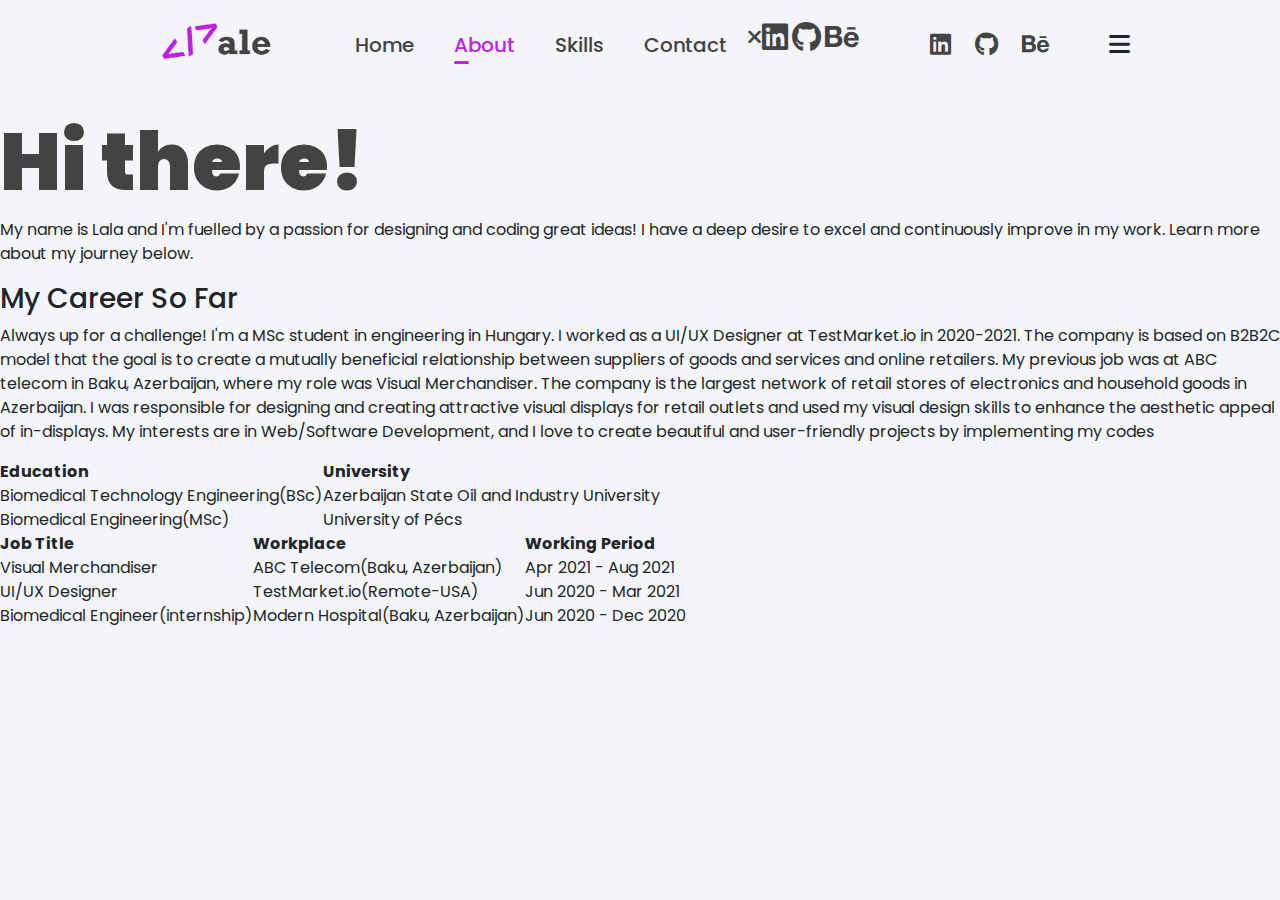
==== about.html @ 80ba7a2a "about page added" ====
<!DOCTYPE html>
<html lang="en">

<head>
    <meta charset="UTF-8">
    <meta http-equiv="X-UA-Compatible" content="IE=edge">
    <meta name="viewport" content="width=device-width, initial-scale=1.0">
    <link href="https://fonts.googleapis.com/css2?family=League+Spartan:wght@300;400;700&display=swap" rel="stylesheet">
    <link rel="stylesheet" href="https://cdnjs.cloudflare.com/ajax/libs/font-awesome/6.2.1/css/all.min.css" />
    <link rel="stylesheet" href="https://cdn.jsdelivr.net/npm/bootstrap@4.4.1/dist/css/bootstrap.min.css"
        integrity="sha384-Vkoo8x4CGsO3+Hhxv8T/Q5PaXtkKtu6ug5TOeNV6gBiFeWPGFN9MuhOf23Q9Ifjh" crossorigin="anonymous">
    <link rel="stylesheet" href="styles.css">
    <title>Lala's Portfolio</title>
</head>

<body>
    <section id="header">
        <a class="logo" href="index.html"><img src="image/logo.png" alt=""></a>
        <nav>
            <ul>
                <li><a href="index.html">Home</a></li>
                <li><a class="active" href="about.html">About</a></li>
                <li><a href="skills.html">Skills</a></li>
                <li><a href="contact.html">Contact</a></li>
                <a href="#" id="close"><i class="fa-solid fa-xmark"></i></a>
                <div class="links-mob">
                    <a href="https://www.linkedin.com/in/lala-jumayeva98/"><i
                            class="fa-brands fa-linkedin fa-xl"></i></a>
                    <a href="https://github.com/LalaJumayeva"><i class="fa-brands fa-github fa-xl"></i></a>
                    <a href="https://www.behance.net/lalacumayeva"><i class="fa-brands fa-behance fa-xl"></i></a>
                </div>

            </ul>
        </nav>
        <div class="links">
            <a href="https://www.linkedin.com/in/lala-jumayeva98/"><i class="fa-brands fa-linkedin fa-xl"></i></a>
            <a href="https://github.com/LalaJumayeva"><i class="fa-brands fa-github fa-xl"></i></a>
            <a href="https://www.behance.net/lalacumayeva"><i class="fa-brands fa-behance fa-xl"></i></a>
        </div>

        <div id="hamburger">
            <i class="fa-solid fa-bars fa-xl"></i>
        </div>
    </section>

    <section id="greeting">
        <div class="image">
            <img src="image/aboutlala.jpg" alt="">
        </div>
        <div class="texts">
            <h1>Hi there!</h1>
            <p>My name is Lala and I'm fuelled by a passion for designing and coding great ideas! I have a deep desire
                to excel and continuously
                improve in my work. Learn more about my journey below.</p>
        </div>
    </section>

    <section id="storyline">
        <div class="maintext">
            <h3>My Career So Far</h3>
            <p>Always up for a challenge! I'm a MSc student in engineering in Hungary. I worked as a UI/UX
                Designer at TestMarket.io in 2020-2021. The company is based on B2B2C model that the goal is to
                create a mutually beneficial relationship between suppliers of goods and services and online
                retailers. My previous job was at ABC telecom in Baku, Azerbaijan, where my role was Visual
                Merchandiser. The company is the largest network of retail stores of electronics and household goods
                in Azerbaijan. I was responsible for designing and creating attractive visual displays for retail
                outlets and used my visual design skills to enhance the aesthetic appeal of in-displays. My
                interests are in Web/Software Development, and I love to create beautiful and user-friendly projects
                by implementing my codes</p>
        </div>

        <div class="educationandexperience">
            <div class="education">

                <table id="edu">
                    <thead>
                        <tr>
                            <td><strong>Education</strong></td>
                            <td><strong>University</strong></td>
                        </tr>
                    </thead>
                    <tbody>
                        <tr>
                            <td>Biomedical Technology Engineering(BSc)</td>
                            <td>Azerbaijan State Oil and Industry University</td>
                        </tr>
                        <tr>
                            <td>Biomedical Engineering(MSc)</td>
                            <td>University of Pécs</td>
                        </tr>
                    </tbody>
                </table>
            </div>
            <div class="experience">
                <table id="exp">
                    <thead>
                        <tr>
                            <td><strong>Job Title</strong></td>
                            <td><strong>Workplace</strong></td>
                            <td><strong>Working Period</strong></td>
                        </tr>
                    </thead>
                    <tbody>
                        <tr>
                            <td>Visual Merchandiser</td>
                            <td>ABC Telecom(Baku, Azerbaijan)</td>
                            <td>Apr 2021 - Aug 2021</td>
                        </tr>
                        <tr>
                            <td>UI/UX Designer</td>
                            <td>TestMarket.io(Remote-USA)</td>
                            <td>Jun 2020 - Mar 2021</td>
                        </tr>
                        <tr>
                            <td>Biomedical Engineer(internship)</td>
                            <td>Modern Hospital(Baku, Azerbaijan)</td>
                            <td>Jun 2020 - Dec 2020</td>
                        </tr>
                    </tbody>
                </table>
            </div>
        </div>
    </section>

    <script src="https://cdn.jsdelivr.net/npm/typed.js@2.0.12"></script>
    <script src="index.js"></script>
</body>

</html>
---- styles.css ----
@import url('https://fonts.googleapis.com/css2?family=Poppins&display=swap');

* {
    margin: 0;
    padding: 0;
    box-sizing: border-box;
    font-family: 'poppins', sans-serif;
}

body {
    overflow: hidden;
    background-color: #f3f5f8;
    ;
}

/* header section */

#header {
    width: 100%;
    min-height: 10vh;
    padding: 5px 150px;
    display: flex;
    justify-content: space-between;
    align-items: center;
}

nav ul {
    display: flex;
    align-items: center;
    justify-content: center;
}

nav li {
    list-style: none;
    padding: 15px 20px 0px 20px;
    position: relative;
}

nav a {
    color: rgb(67, 67, 67);
    font-weight: 500;
    font-size: 20px;
    text-decoration: none;
}

nav li a:hover {
    color: rgb(190, 31, 229);
    transition: 0.3s ease;
    text-decoration: none;
}

li a.active {
    color: rgb(190, 31, 229);
}

nav a.active::after,
nav a:hover::after {
    content: "";
    width: 15%;
    height: 3px;
    border-radius: 5px;
    background-color: rgb(190, 31, 229);
    position: absolute;
    left: 20px;
    bottom: -4px;
}

#header .links a {
    color: rgb(67, 67, 67);
    padding-right: 5px;
    padding-left: 15px;

}

#header .links a:hover {
    color: rgb(190, 31, 229);
}

#header img {
    width: 130px;
    height: auto;
}

/* introduction section */

#intro {
    display: flex;
    justify-content: center;
    align-items: center;
    padding: 0 10%;
    overflow: hidden;
    height: calc(100vh-10vh);
    width: 100%;
}

#intro::before {
    position: absolute;
    content: '';
    height: 300px;
    width: 300px;
    border-radius: 50%;
    left: -10%;
    top: 40%;
    background: linear-gradient(45deg, rgba(116, 23, 208, 0.958), rgb(252, 168, 244));
    animation: bigcircle 2s linear infinite;
}

@keyframes bigcircle {
    50% {
        left: -11%;
        top: 41%
    }
}

#intro::after {
    position: absolute;
    content: '';
    height: 100px;
    width: 100px;
    border-radius: 50%;
    left: 30%;
    top: 15%;
    background: linear-gradient(45deg, rgba(116, 23, 208, 0.958), rgb(252, 168, 244));
    animation: lilcircle1 2s linear infinite;
}

@keyframes lilcircle1 {
    50%{
        left: 31%;
        top: 16%;
    }
}

.cols {
    width: 50%;
    z-index: 50;
}

.cols1::after {
    position: absolute;
    content: '';
    width: 150px;
    height: 150px;
    border-radius: 50%;
    bottom: -3%;
    right: -3%;
    background: linear-gradient(45deg, rgba(116, 23, 208, 0.958), rgb(252, 168, 244));
    animation: lilcircle2 2s linear infinite;
}

@keyframes lilcircle2{
    50%{
        right: -2%;
        bottom: -2%
    }
}

.topline {
    display: block;
    position: relative;
    font-size: 35px;
    letter-spacing: 5px;
    color: rgb(67, 67, 67);
}

.topline::after {
    position: absolute;
    content: '';
    height: 4px;
    width: 45px;
    bottom: 10px;
    background-color: rgb(190, 31, 229);
    ;
}

h1 {
    display: block;
    font-size: 5em;
    font-weight: 900;
    color: rgb(67, 67, 67);
}

.multitext {
    color: rgb(190, 31, 229);
    text-transform: capitalize;
}

.btns {
    display: flex;
    justify-content: center;
    align-items: center;
}

.btns button {
    margin-right: 15px;
    box-shadow: 0 17px 10px rgba(0, 0, 0, 0.4);
}

.imgbox {
    position: relative;
    height: 100%;
    width: 100%;
}

.imgbox img {
    position: relative;
    height: 100%;
    width: calc(130% - 10vh);
    top: -50px;
    right: 50px;
    animation: animateUser 5s linear infinite;
}

@keyframes animateUser {
    50% {
        right: 30px;
        top: -60px;
    }
}

#splash {
    position: absolute;
    top: 50%;
    left: 60%;
    transform: translate(-50%, -50%) rotate(-30deg);
    width: 130%;
    height: auto;
    filter: saturate(200%);
    animation: animate 4s linear infinite;
}

@keyframes animate {
    50% {
        top: 47%;
        left: 63%;
        width: 135%;
    }
}
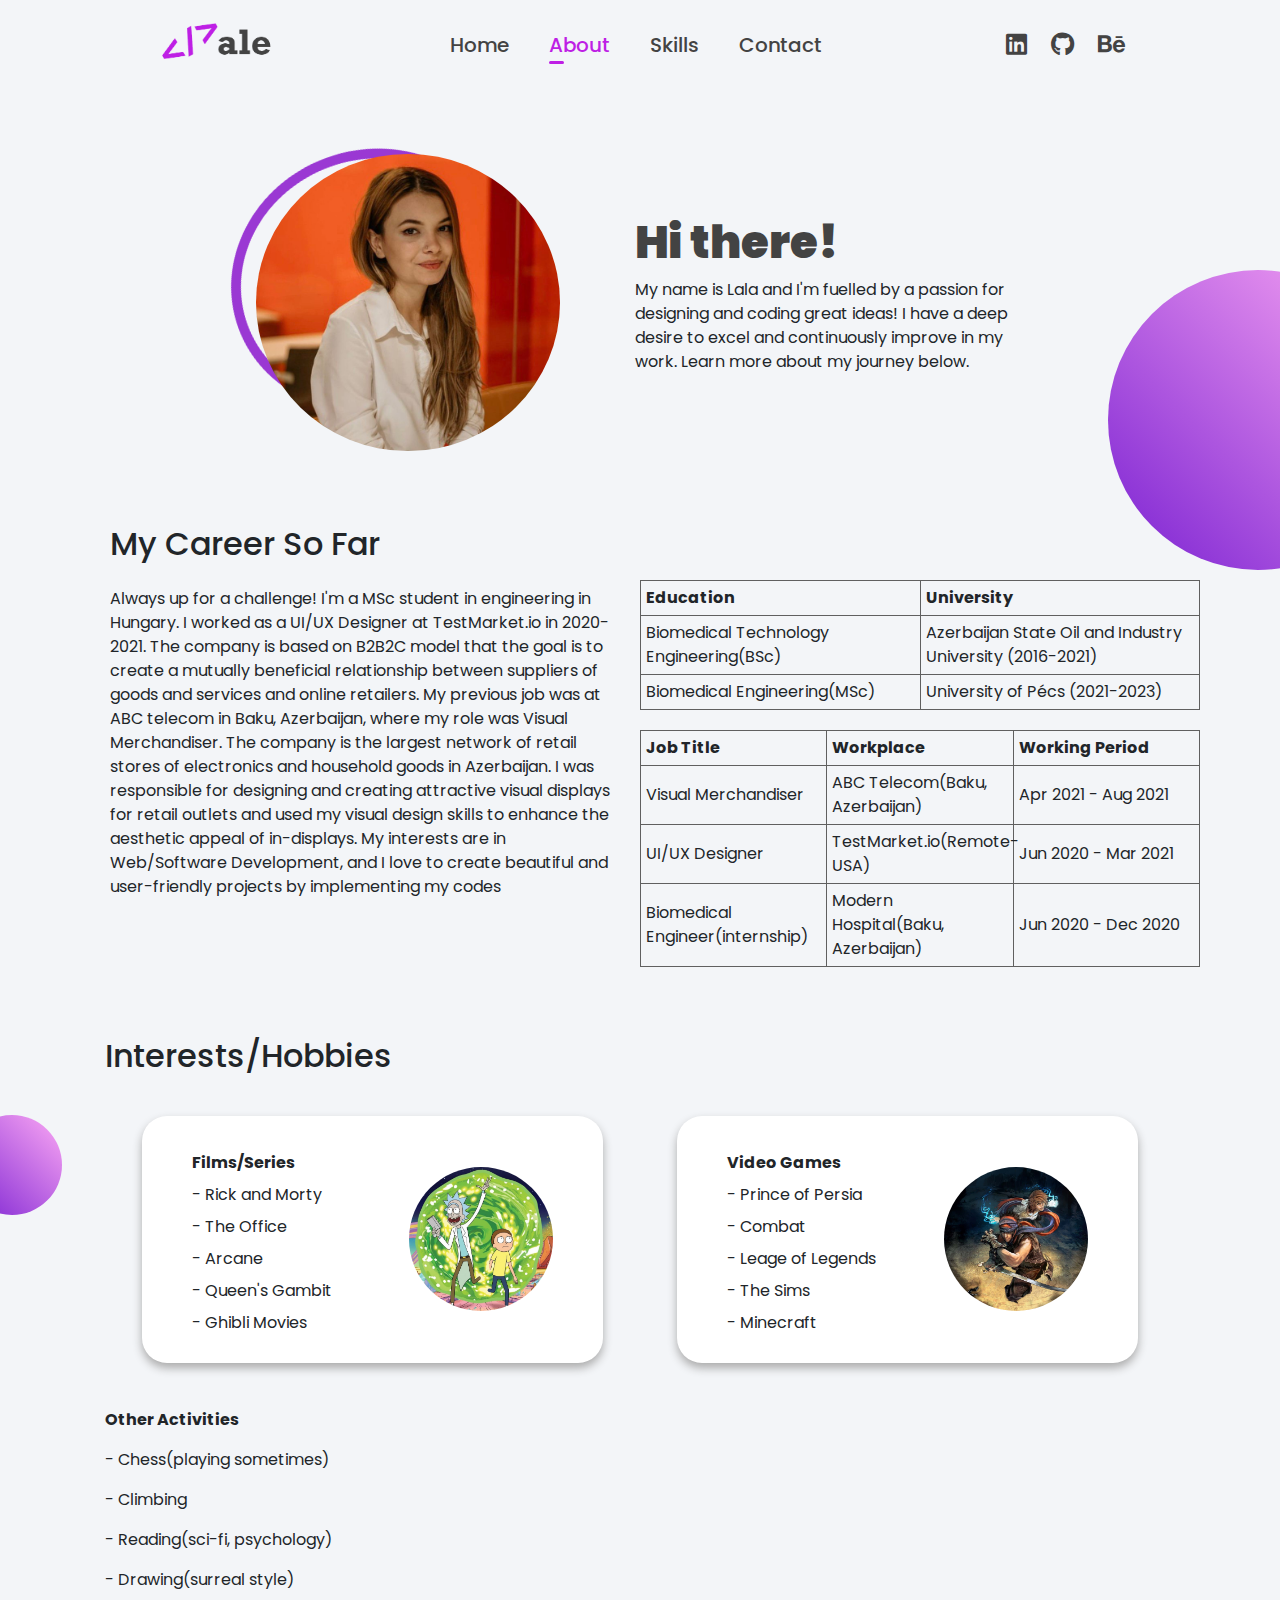
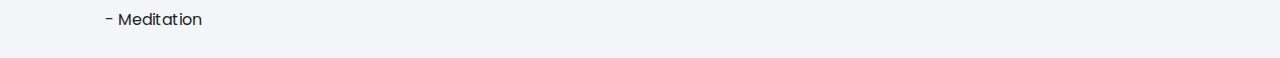
==== commit 224f1a10: "last update" ====
--- a/about.html
+++ b/about.html
@@ -12,6 +12,11 @@
     <link rel="stylesheet" href="styles.css">
     <title>Lala's Portfolio</title>
 </head>
+<style>
+    body {
+        overflow-x: hidden;
+    }
+</style>
 
 <body>
     <section id="header">
@@ -44,8 +49,9 @@
     </section>
 
     <section id="greeting">
+        <img id="colorsplash" src="image/Ellipse 1.png">
         <div class="image">
-            <img src="image/aboutlala.jpg" alt="">
+            <img id="myphoto" src="image/aboutlala.jpg" alt="">
         </div>
         <div class="texts">
             <h1>Hi there!</h1>
@@ -57,7 +63,7 @@
 
     <section id="storyline">
         <div class="maintext">
-            <h3>My Career So Far</h3>
+            <h2>My Career So Far</h2>
             <p>Always up for a challenge! I'm a MSc student in engineering in Hungary. I worked as a UI/UX
                 Designer at TestMarket.io in 2020-2021. The company is based on B2B2C model that the goal is to
                 create a mutually beneficial relationship between suppliers of goods and services and online
@@ -82,11 +88,11 @@
                     <tbody>
                         <tr>
                             <td>Biomedical Technology Engineering(BSc)</td>
-                            <td>Azerbaijan State Oil and Industry University</td>
+                            <td>Azerbaijan State Oil and Industry University (2016-2021)</td>
                         </tr>
                         <tr>
                             <td>Biomedical Engineering(MSc)</td>
-                            <td>University of Pécs</td>
+                            <td>University of Pécs (2021-2023)</td>
                         </tr>
                     </tbody>
                 </table>
@@ -122,8 +128,44 @@
         </div>
     </section>
 
-    <script src="https://cdn.jsdelivr.net/npm/typed.js@2.0.12"></script>
+    <section id="hobbies">
+        <h2>Interests/Hobbies</h2>
+        <div class="hobby">
+            <div class="container">
+                <div class="list">
+                    <p><strong>Films/Series</strong></p>
+                    <p>- Rick and Morty</p>
+                    <p>- The Office</p>
+                    <p>- Arcane</p>
+                    <p>- Queen's Gambit</p>
+                    <p>- Ghibli Movies</p>
+                </div>
+                <img src="image/rickandmorty.jpg">
+            </div>
+            <div class="container">
+                <div class="list">
+                    <p><strong>Video Games</strong></p>
+                    <p>- Prince of Persia</p>
+                    <p>- Combat</p>
+                    <p>- Leage of Legends</p>
+                    <p>- The Sims</p>
+                    <p>- Minecraft</p>
+                </div>
+                <img src="image/princeofpersia.jpg">
+            </div>
+        </div>
+        <div class="container-2">
+            <div class="list">
+                <p><strong>Other Activities</strong></p>
+                <p>- Chess(playing sometimes)</p>
+                <p>- Climbing</p>
+                <p>- Reading(sci-fi, psychology)</p>
+                <p>- Drawing(surreal style)</p>
+                <p>- Meditation</p>
+            </div>
+        </div>
+    </section>
     <script src="index.js"></script>
 </body>
 
-</html>+</html>
--- a/styles.css
+++ b/styles.css
@@ -8,9 +8,7 @@
 }
 
 body {
-    overflow: hidden;
     background-color: #f3f5f8;
-    ;
 }
 
 /* header section */
@@ -22,6 +20,14 @@
     display: flex;
     justify-content: space-between;
     align-items: center;
+}
+
+#close {
+    display: none;
+}
+
+.links-mob {
+    display: none;
 }
 
 nav ul {
@@ -81,6 +87,10 @@
     height: auto;
 }
 
+#hamburger {
+    display: none;
+}
+
 /* introduction section */
 
 #intro {
@@ -94,6 +104,7 @@
 }
 
 #intro::before {
+    z-index: 0;
     position: absolute;
     content: '';
     height: 300px;
@@ -113,6 +124,7 @@
 }
 
 #intro::after {
+    z-index: 0;
     position: absolute;
     content: '';
     height: 100px;
@@ -125,7 +137,7 @@
 }
 
 @keyframes lilcircle1 {
-    50%{
+    50% {
         left: 31%;
         top: 16%;
     }
@@ -137,6 +149,7 @@
 }
 
 .cols1::after {
+    z-index: 0;
     position: absolute;
     content: '';
     width: 150px;
@@ -148,8 +161,8 @@
     animation: lilcircle2 2s linear infinite;
 }
 
-@keyframes lilcircle2{
-    50%{
+@keyframes lilcircle2 {
+    50% {
         right: -2%;
         bottom: -2%
     }
@@ -236,3 +249,436 @@
         width: 135%;
     }
 }
+
+
+/* about page */
+
+#greeting {
+    display: flex;
+    align-items: center;
+    justify-content: center;
+    padding: 5% 20%;
+}
+
+#greeting::after {
+    content: '';
+    width: 300px;
+    height: 300px;
+    border-radius: 50%;
+    z-index: -1;
+    position: absolute;
+    right: -10%;
+    top: 30%;
+    background: linear-gradient(45deg, rgba(116, 23, 208, 0.958), rgb(252, 168, 244));
+    animation: circle1 2s linear infinite;
+}
+
+@keyframes circle1 {
+    50% {
+        right: -11%;
+        top: 32%;
+    }
+}
+
+#greeting .image {
+    position: relative;
+}
+
+#greeting #myphoto{
+    width: 80%;
+    border-radius: 50%;
+}
+
+#greeting #colorsplash {
+    position: absolute;
+    z-index: 0;
+    width: 22%;
+    top: 150px;
+    left: 230px;
+    height: auto;
+    transform: rotate(-20deg);
+    animation: colorobject 2.5s linear infinite;
+}
+
+@keyframes colorobject {
+    50% {
+        top:135px;
+        opacity: 0.5;
+        left:235px;
+    }
+}
+
+
+#greeting .texts {
+    width: 100%;
+}
+
+#greeting .texts h1 {
+    font-size: 45px;
+}
+
+/* storyline section */
+
+#storyline {
+    display: flex;
+    flex-direction: row;
+    align-items: flex-start;
+    padding: 10px 80px;
+}
+
+#storyline::after {
+    content: '';
+    width: 100px;
+    height: 100px;
+    border-radius: 50%;
+    z-index: -1;
+    position: absolute;
+    left: -3%;
+    bottom: -35%;
+    background: linear-gradient(45deg, rgba(116, 23, 208, 0.958), rgb(252, 168, 244));
+    animation: circle2 2s linear infinite;
+}
+
+@keyframes circle2 {
+    50% {
+        left: -2%;
+        bottom: -36%;
+    }
+}
+
+.maintext {
+    width: 50%;
+    padding: 0px 30px;
+}
+
+.maintext h2 {
+    padding-bottom: 5px;
+}
+
+.maintext p {
+    padding-top: 10px;
+}
+
+#storyline .educationandexperience {
+    width: 50%;
+}
+
+#storyline table {
+    width: 100%;
+    border-collapse: collapse;
+    table-layout: fixed;
+    margin-bottom: 20px;
+    border: 1px solid #383838;
+}
+
+#storyline table tr {
+    border: 1px solid #606060;
+}
+
+#storyline table td {
+    padding: 5px 5px;
+    border: 1px solid #606060;
+}
+
+.education {
+    padding-top: 55px;
+}
+
+#hobbies .container{
+    display: flex;
+    justify-content: space-between;
+    align-items: center;
+    width: 43%;
+    background-color: white;
+    padding: 20px 50px;
+    border-radius: 25px;
+    margin-bottom: 30px;
+    box-shadow: 0px 5px 10px rgb(171, 171, 171);
+}
+
+#hobbies .container p{
+    margin-bottom: 0.5rem;
+}
+
+#hobbies .list{
+    padding-top: 15px;
+    padding-bottom: 0px;
+}
+
+#hobbies .container img{
+    width: 40%;
+    border-radius: 50%;
+}
+
+#hobbies{
+    padding: 10px 105px;
+    display: flex;
+    flex-direction: column;
+}
+
+#hobbies h2{
+    margin-top: 30px;
+    margin-bottom: 40px;
+}
+
+#hobbies .hobby{
+    display: flex;
+    justify-content: space-around;
+    flex-wrap: wrap;
+}
+
+
+
+
+
+
+
+/* Skills page */
+
+#skills {
+    display: flex;
+    flex-direction: column;
+    justify-content: center;
+    align-items: center;
+    padding-top: 90px;
+
+}
+
+#skills::after {
+    position: absolute;
+    content: '';
+    z-index: -1;
+    width: 300px;
+    height: 300px;
+    border-radius: 50%;
+    left: -5%;
+    bottom:-5%;
+    background: linear-gradient(45deg, rgba(116, 23, 208, 0.958), rgb(252, 168, 244));
+
+}
+
+#skills::before {
+    position: absolute;
+    content: '';
+    z-index: -1;
+    width: 200px;
+    height: 200px;
+    border-radius: 50%;
+    right: -1%;
+    top:15%;
+    background: linear-gradient(45deg, rgba(116, 23, 208, 0.958), rgb(252, 168, 244));
+
+}
+
+#skills button {
+    position: absolute;
+    bottom: 25px;
+    box-shadow: 0px 15px 5px rgb(139, 139, 139);
+    animation: buttonn 2s linear infinite;
+}
+
+@keyframes buttonn {
+    50% {
+        box-shadow: 0px 15px 5px rgb(201, 201, 201);
+    }
+}
+
+#skills .shadow {
+    position: absolute;
+    z-index: -1;
+    width: 47%;
+    height: 420px;
+    background-color: #b37ceaf4;
+    border-radius: 30px;
+    transform: rotate(8deg);
+    animation: shadow 2s linear infinite;
+}
+
+@keyframes shadow {
+    50% {
+        transform: rotate(12deg);
+    }
+}
+
+#skills .keyskills {
+    background-color: rgb(255, 255, 255);
+    padding: 40px 40px 40px 60px;
+    border-radius: 30px;
+    width: 45%;
+}
+
+#skills table {
+    width: 100%;
+    border-collapse: collapse;
+    table-layout: fixed;
+}
+
+#skills table thead td {
+    font-size: 20px;
+}
+
+#skills table td {
+    padding: 15px 0;
+}
+
+/* media query */
+
+@media (max-width: 570px) {
+
+    #header {
+        padding: 0px 20px;
+        /* align-items: flex-start; */
+
+    }
+
+    #header .links {
+        display: none;
+    }
+
+    nav ul {
+        flex-direction: column;
+        align-items: flex-start;
+        justify-content: flex-start;
+        position: fixed;
+        z-index: 75;
+        top: 0px;
+        right: -400px;
+        width: 200px;
+        border-radius: 0 0 0 15px;
+        background-color: #f3f5f8;
+        box-shadow: 0px 5px 70px rgb(222, 218, 218);
+        padding: 10px 0 40px 10px;
+        transition: 0.3s;
+    }
+
+    nav ul li {
+        top: 20px;
+    }
+
+    nav ul.active {
+        right: 0px;
+    }
+
+    #header .links-mob {
+        display: flex;
+        justify-content: space-between;
+        align-items: flex-start;
+        padding: 30px 0px 0px 20px;
+    }
+
+    #header .links-mob a {
+        padding-right: 15px;
+    }
+
+    #header .links-mob a:hover {
+        color: rgb(190, 31, 229);
+    }
+
+    #hamburger {
+        display: flex;
+        align-items: center;
+        color: #494949;
+    }
+
+    #close {
+        display: flex;
+        position: absolute;
+        top: 20px;
+        right: 20px;
+        color: #494949;
+    }
+
+
+    #intro {
+        flex-direction: column;
+        padding: 20px;
+    }
+
+    .cols {
+        width: 100%;
+    }
+
+    .cols0 {
+        z-index: 60;
+    }
+
+    .cols1 {
+        margin-top: 15px;
+    }
+
+    #intro h1 {
+        width: 60%;
+    }
+
+    .cols img {
+        z-index: 5;
+    }
+
+    .cols1::after {
+        display: none;
+    }
+
+    #intro::after {
+        animation: none;
+    }
+
+    .imgbox img {
+        animation: none;
+        top: 40px;
+    }
+
+
+    #splash {
+        transform: translate(-50%, -50%) rotate(-20deg);
+        width: 100%;
+        animation: animate 2s linear infinite;
+    }
+
+    @keyframes animate {
+        50% {
+            width: 145%;
+        }
+    }
+
+    /* about page */
+
+    #greeting {
+        display: flex;
+        flex-direction: column;
+    }
+
+    #greeting .image {
+        display: flex;
+        justify-content: center;
+        padding-bottom: 30px;
+    }
+
+    #storyline {
+        flex-direction: column;
+        padding: 10px 10px;
+    }
+
+    #greeting::after {
+        display: none;
+    }
+
+    .maintext {
+        width: 100%;
+    }
+
+    #storyline .educationandexperience {
+        width: 100%;
+        overflow-x: auto;
+    }
+
+    #storyline table {
+        width: 200%;
+    }
+
+    #greeting #colorsplash {
+        top: 80px;
+        width: 40%;
+        left: 70px;
+        animation: none;
+    }
+}
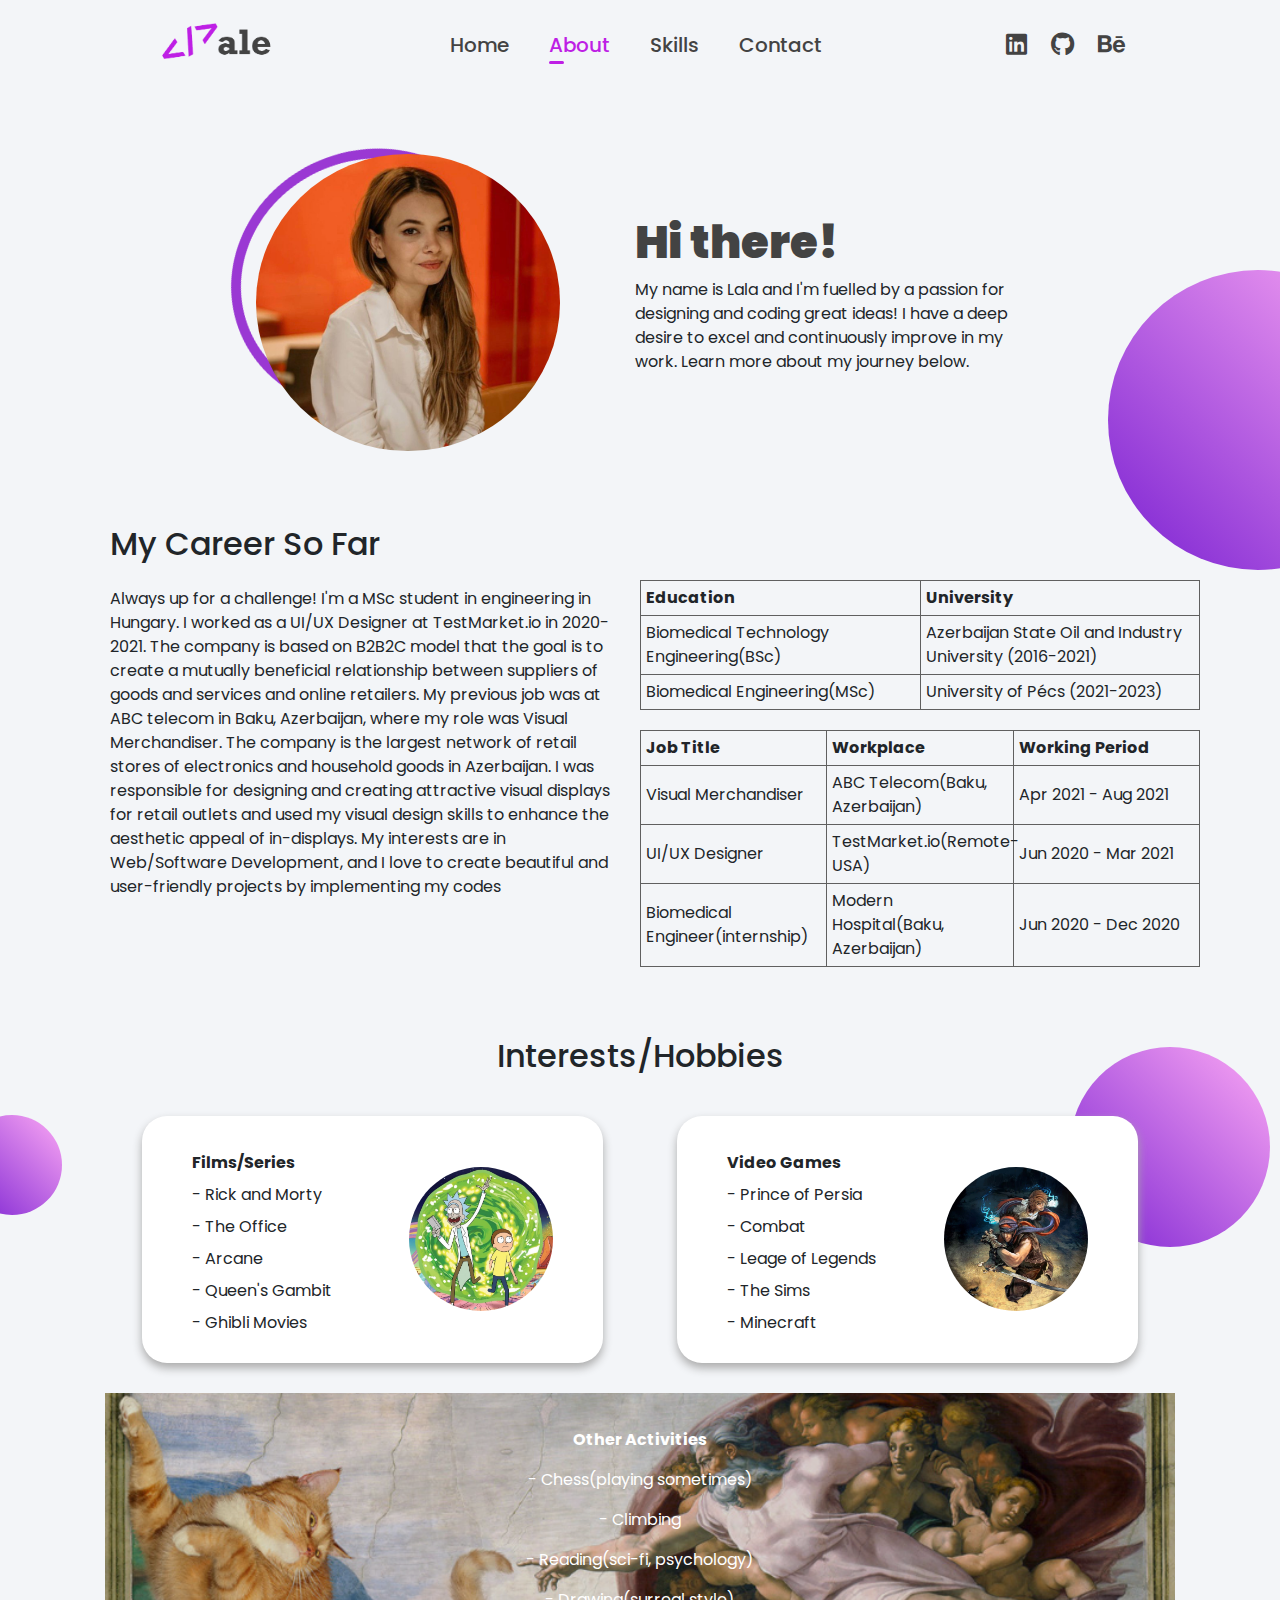
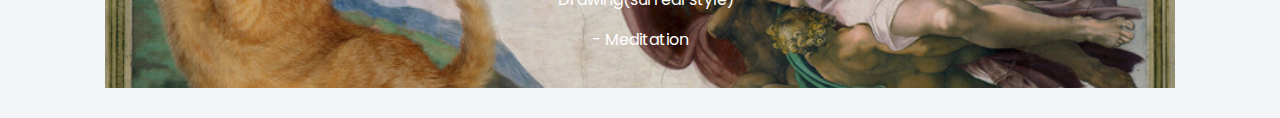
==== commit 05da5f54: "media query added" ====
--- a/about.html
+++ b/about.html
@@ -15,6 +15,13 @@
 <style>
     body {
         overflow-x: hidden;
+    }
+
+
+    @media (min-width:570px) and (max-width: 950px) {
+        body {
+            overflow-x: hidden;
+        }
     }
 </style>
 
--- a/styles.css
+++ b/styles.css
@@ -284,7 +284,7 @@
     position: relative;
 }
 
-#greeting #myphoto{
+#greeting #myphoto {
     width: 80%;
     border-radius: 50%;
 }
@@ -302,9 +302,9 @@
 
 @keyframes colorobject {
     50% {
-        top:135px;
+        top: 135px;
         opacity: 0.5;
-        left:235px;
+        left: 235px;
     }
 }
 
@@ -384,7 +384,36 @@
     padding-top: 55px;
 }
 
-#hobbies .container{
+/* hobbies section */
+
+#hobbies {
+    position: relative;
+    padding: 10px 105px;
+    display: flex;
+    flex-direction: column;
+}
+
+#hobbies::after {
+    z-index: -1;
+    position: absolute;
+    content: '';
+    width: 200px;
+    height: 200px;
+    border-radius: 50%;
+    background: linear-gradient(45deg, rgba(116, 23, 208, 0.958), rgb(252, 168, 244));
+    right: 10px;
+    top: 50px;
+    animation: ball 3s linear infinite;
+}
+
+@keyframes ball {
+    50% {
+        right: 15px;
+        top: 80px;
+    }
+}
+
+#hobbies .container {
     display: flex;
     justify-content: space-between;
     align-items: center;
@@ -396,41 +425,47 @@
     box-shadow: 0px 5px 10px rgb(171, 171, 171);
 }
 
-#hobbies .container p{
+#hobbies .container p {
     margin-bottom: 0.5rem;
 }
 
-#hobbies .list{
+
+#hobbies .container-2 {
+    width: 100%;
+    padding: 20px 250px;
+    justify-content: center;
+    display: flex;
+    text-align: center;
+    background-image: url(image/catto.png);
+    background-position: top 20% right 0;
+    background-repeat: no-repeat;
+    background-size: cover;
+    color: white;
+    margin-bottom: 20px;
+
+}
+
+#hobbies .list {
     padding-top: 15px;
     padding-bottom: 0px;
 }
 
-#hobbies .container img{
+#hobbies .container img {
     width: 40%;
     border-radius: 50%;
 }
 
-#hobbies{
-    padding: 10px 105px;
-    display: flex;
-    flex-direction: column;
-}
-
-#hobbies h2{
+#hobbies h2 {
     margin-top: 30px;
     margin-bottom: 40px;
-}
-
-#hobbies .hobby{
+    text-align: center;
+}
+
+#hobbies .hobby {
     display: flex;
     justify-content: space-around;
     flex-wrap: wrap;
 }
-
-
-
-
-
 
 
 /* Skills page */
@@ -452,7 +487,7 @@
     height: 300px;
     border-radius: 50%;
     left: -5%;
-    bottom:-5%;
+    bottom: -5%;
     background: linear-gradient(45deg, rgba(116, 23, 208, 0.958), rgb(252, 168, 244));
 
 }
@@ -465,21 +500,15 @@
     height: 200px;
     border-radius: 50%;
     right: -1%;
-    top:15%;
+    top: 15%;
     background: linear-gradient(45deg, rgba(116, 23, 208, 0.958), rgb(252, 168, 244));
 
 }
 
-#skills button {
-    position: absolute;
-    bottom: 25px;
-    box-shadow: 0px 15px 5px rgb(139, 139, 139);
-    animation: buttonn 2s linear infinite;
-}
 
 @keyframes buttonn {
     50% {
-        box-shadow: 0px 15px 5px rgb(201, 201, 201);
+        box-shadow: 0px 15px 5px rgba(139, 139, 139, 0.57);
     }
 }
 
@@ -519,6 +548,148 @@
 
 #skills table td {
     padding: 15px 0;
+}
+
+
+/* contact me page */
+
+#sendemail {
+    position: relative;
+    display: flex;
+    flex-direction: column;
+    justify-content: space-between;
+    align-items: flex-end;
+    height: 85vh;
+    padding: 30px 150px;
+}
+
+#sendemail::before {
+    position: absolute;
+    z-index: -1;
+    content: '';
+    width: 80px;
+    height: 80px;
+    background: linear-gradient(45deg, rgba(116, 23, 208, 0.958), rgb(252, 168, 244));
+    border-radius: 50%;
+    right: 40%;
+    top: 5%;
+    transform: rotate(-40deg);
+    animation: behindcat 2s linear infinite;
+}
+
+@keyframes behindcat {
+    50% {
+        transform: rotate(-50deg);
+        right: 38%;
+        top: 6%;
+    }
+}
+
+#sendemail::after {
+    position: absolute;
+    z-index: -1;
+    content: '';
+    width: 150px;
+    height: 150px;
+    background: linear-gradient(45deg, rgba(116, 23, 208, 0.958), rgb(252, 168, 244));
+    border-radius: 50%;
+    left: 10px;
+    bottom: 190px;
+    animation: mailcircle 3s linear infinite;
+}
+
+@keyframes mailcircle {
+    50% {
+        left: 0px;
+        bottom: 180px;
+    }
+}
+
+.emailform {
+    display: flex;
+    flex-direction: row;
+    justify-content: space-between;
+    align-items: center;
+}
+
+#sendemail .email {
+    width: 50%;
+}
+
+#sendemail .contactimage {
+    width: 50%;
+}
+
+#sendemail .contactimage img {
+    position: relative;
+    left: 20%;
+    width: 70%;
+    transform: rotate(10deg);
+    animation: cat 2s linear infinite;
+}
+
+@keyframes cat {
+    50% {
+        transform: rotate(5deg);
+    }
+}
+
+.mailcontainer form {
+    display: flex;
+    flex-direction: column;
+    padding: 0 4vw 2vw 0;
+    width: 90%;
+    max-width: 600px;
+    border-radius: 20px;
+}
+
+
+.mailcontainer form input,
+.mailcontainer form textarea {
+    border: 0;
+    margin: 10px 0;
+    padding: 20px;
+    outline: none;
+    background: #ffffff;
+    font-size: 15px;
+    border-radius: 10px;
+}
+
+.mailcontainer form button {
+    width: 50%;
+    margin-top: 5px;
+}
+
+
+.contactdetails {
+    text-align: right;
+    position: absolute;
+    bottom: 20px;
+}
+
+.contactdetails i {
+    padding-left: 10px;
+    color: rgba(116, 23, 208, 0.958);
+}
+
+.contactdetails::after {
+    position: absolute;
+    z-index: -1;
+    content: '';
+    width: 150px;
+    height: 150px;
+    background: linear-gradient(45deg, rgba(116, 23, 208, 0.958), rgb(252, 168, 244));
+    border-radius: 50%;
+    right: -190px;
+    bottom: 10px;
+    animation: mailcircle1 2s linear infinite;
+}
+
+@keyframes mailcircle1 {
+    50% {
+        right: -184px;
+        bottom: 18px;
+    }
 }
 
 /* media query */
@@ -608,6 +779,7 @@
 
     #intro h1 {
         width: 60%;
+        font-size: 70px;
     }
 
     .cols img {
@@ -681,4 +853,398 @@
         left: 70px;
         animation: none;
     }
-}
+
+    #hobbies {
+        padding: 10px 10px;
+    }
+
+    #hobbies .hobby {
+        flex-direction: column;
+    }
+
+    #hobbies .container {
+        width: 100%;
+        padding: 20px 25px;
+    }
+
+    #hobbies .container-2 {
+        padding: 20px 20px;
+        background-position: top 20% right 70%;
+    }
+
+
+    /* skills section */
+
+    #skills {
+        padding: 30px 20px;
+    }
+
+    #skills .keyskills {
+        padding: 40px 20px 40px 20px;
+        width: 100%;
+    }
+
+    #skills button {
+        position: relative;
+        margin-top: 50px;
+        margin-bottom: 20px;
+    }
+
+    #skills table td {
+        border-bottom: 1px solid rgb(197, 197, 197);
+    }
+
+    #skills .shadow {
+        display: none;
+    }
+
+    #skills::after {
+        left: -8%;
+        bottom: 5%;
+    }
+
+    #theadtext {
+        width: 120px;
+    }
+
+    /* contact page */
+
+    .emailform {
+        flex-direction: column;
+    }
+
+    #sendemail {
+        padding: 30px 10px;
+        align-items: center;
+    }
+
+    #sendemail .email {
+        width: 100%;
+    }
+
+    #sendemail .contactimage {
+        width: 100%;
+    }
+
+    #sendemail .contactimage img {
+        left: 17%;
+    }
+
+    .contactdetails {
+        margin-top: 20px;
+        position: relative;
+        text-align: center;
+    }
+
+    .contactdetails::after {
+        display: none;
+    }
+
+    .mailcontainer form {
+        width: 100%;
+        padding: 0 0 2vw 0;
+    }
+
+    .mailcontainer form button {
+        width: 100%;
+        margin-top: 5px;
+    }
+}
+
+
+@media (min-width:570px) and (max-width: 950px) {
+
+    #header {
+        padding: 0px 20px;
+        /* align-items: flex-start; */
+
+    }
+
+    #header .links {
+        display: none;
+    }
+
+    nav ul {
+        flex-direction: column;
+        align-items: flex-start;
+        justify-content: flex-start;
+        position: fixed;
+        z-index: 75;
+        top: 0px;
+        right: -400px;
+        width: 300px;
+        border-radius: 0 0 0 15px;
+        background-color: #f3f5f8;
+        box-shadow: 0px 5px 70px rgb(222, 218, 218);
+        padding: 50px 0 40px 20px;
+        transition: 0.3s;
+    }
+
+    nav ul li {
+        top: 20px;
+    }
+
+    nav ul li a {
+        font-size: 25px;
+    }
+
+    nav ul.active {
+        right: 0px;
+    }
+
+    #header .links-mob {
+        display: flex;
+        justify-content: space-between;
+        align-items: flex-start;
+        padding: 30px 0px 0px 20px;
+    }
+
+    #header .links-mob a {
+        padding-top: 20px;
+        padding-right: 30px;
+    }
+
+    #header .links-mob a:hover {
+        color: rgb(190, 31, 229);
+    }
+
+    #hamburger {
+        display: flex;
+        align-items: center;
+        color: #494949;
+    }
+
+    #hamburger i {
+        padding-right: 30px;
+    }
+
+    #close {
+        display: flex;
+        position: absolute;
+        top: 30px;
+        right: 30px;
+        color: #494949;
+    }
+
+
+
+    #intro {
+        padding: 6%;
+        flex-direction: column;
+    }
+
+    #intro h1 {
+        width: 100%;
+    }
+
+    #intro::before {
+        display: none;
+    }
+
+    #intro::after {
+        top: 10%;
+        left: 65%;
+    }
+
+    @keyframes lilcircle1 {
+        50% {
+            left: 66%;
+            top: 11%;
+        }
+    }
+
+    .cols0::after {
+        z-index: -1;
+        position: absolute;
+        content: '';
+        height: 100px;
+        width: 100px;
+        border-radius: 50%;
+        right: 0%;
+        top: 37%;
+        background: linear-gradient(45deg, rgba(116, 23, 208, 0.958), rgb(252, 168, 244));
+        animation: bigcircle1 2s linear infinite;
+    }
+
+    @keyframes bigcircle1 {
+        50% {
+            right: 1%;
+            top: 38%
+        }
+    }
+
+
+    .cols {
+        width: 100%;
+    }
+
+    .cols p {
+        font-size: 1.3rem;
+    }
+
+    #splash {
+        width: 100%;
+        transform: translate(-50%, -50%) rotate(20deg);
+        top: 46%;
+        left: 50%;
+    }
+
+    @keyframes animate {
+        50% {
+            width: 115%;
+        }
+    }
+
+
+    .imgbox img {
+        animation: none;
+        width: 100%;
+    }
+
+
+    .cols1::after {
+        display: none;
+    }
+
+    #greeting::after {
+        content: '';
+        width: 100px;
+        height: 100px;
+        border-radius: 50%;
+        z-index: -1;
+        position: absolute;
+        right: 0%;
+        top: 45%;
+        background: linear-gradient(45deg, rgba(116, 23, 208, 0.958), rgb(252, 168, 244));
+        animation: circle1 2s linear infinite;
+    }
+
+    @keyframes circle1 {
+        50% {
+            right: 1%;
+            top: 47%;
+        }
+    }
+
+    #greeting {
+        padding: 5% 8%;
+    }
+
+    #greeting .texts p {
+        font-size: 20px;
+    }
+
+    #storyline {
+        flex-direction: column;
+    }
+
+    .maintext {
+        width: 100%;
+        padding: 0px 20px;
+    }
+
+    .maintext p {
+        font-size: 22px;
+    }
+
+    #storyline .educationandexperience {
+        width: 100%;
+    }
+
+    #hobbies {
+        position: relative;
+        padding: 10px 25px;
+    }
+
+    #hobbies .container img {
+        width: 50%;
+    }
+
+    #hobbies .container {
+        padding: 20px 25px;
+    }
+
+    #skills .keyskills {
+        width: 85%;
+    }
+
+    #skills table td {
+        font-size: 1.3rem;
+    }
+
+    #skills::after {
+        bottom: 10%;
+    }
+
+    #skills button {
+        position: relative;
+        top: 85px;
+    }
+
+    .emailform {
+        flex-direction: column;
+        justify-content: center;
+    }
+
+    #sendemail {
+        align-items: center;
+    }
+
+    #sendemail .email {
+        width: 100%;
+    }
+
+    #sendemail .contactimage {
+        width: 95%;
+    }
+
+    #sendemail .contactimage img {
+        left: 18%;
+        animation: none;
+        transform: rotate(5deg);
+    }
+
+    #sendemail::after{
+        background: linear-gradient(45deg, rgb(252, 168, 244), rgba(116, 23, 208, 0.958));
+    }
+
+    
+    @keyframes mailcircle {
+        50% {
+            background: linear-gradient(45deg,  rgba(116, 23, 208, 0.958), rgb(252, 168, 244));
+        }
+    }
+
+    .contactdetails::after {
+        width: 100px;
+        height: 100px;
+        right: -170px;
+        bottom: 23px;
+    }
+
+    @keyframes mailcircle1 {
+        50% {
+            background: linear-gradient(45deg,  rgb(252, 168, 244), rgba(116, 23, 208, 0.958));
+
+        }
+    }
+
+    .contactdetails {
+        text-align: center;
+        position: absolute;
+        bottom: 0px;
+    }
+
+    #sendemail::before {
+        width: 180px;
+        height: 180px;
+        right: 0px;
+        top: 25%;
+    }
+
+    @keyframes behindcat {
+        50% {
+            background: linear-gradient(45deg, rgb(252, 168, 244), rgba(116, 23, 208, 0.958));
+        }
+    }
+}
